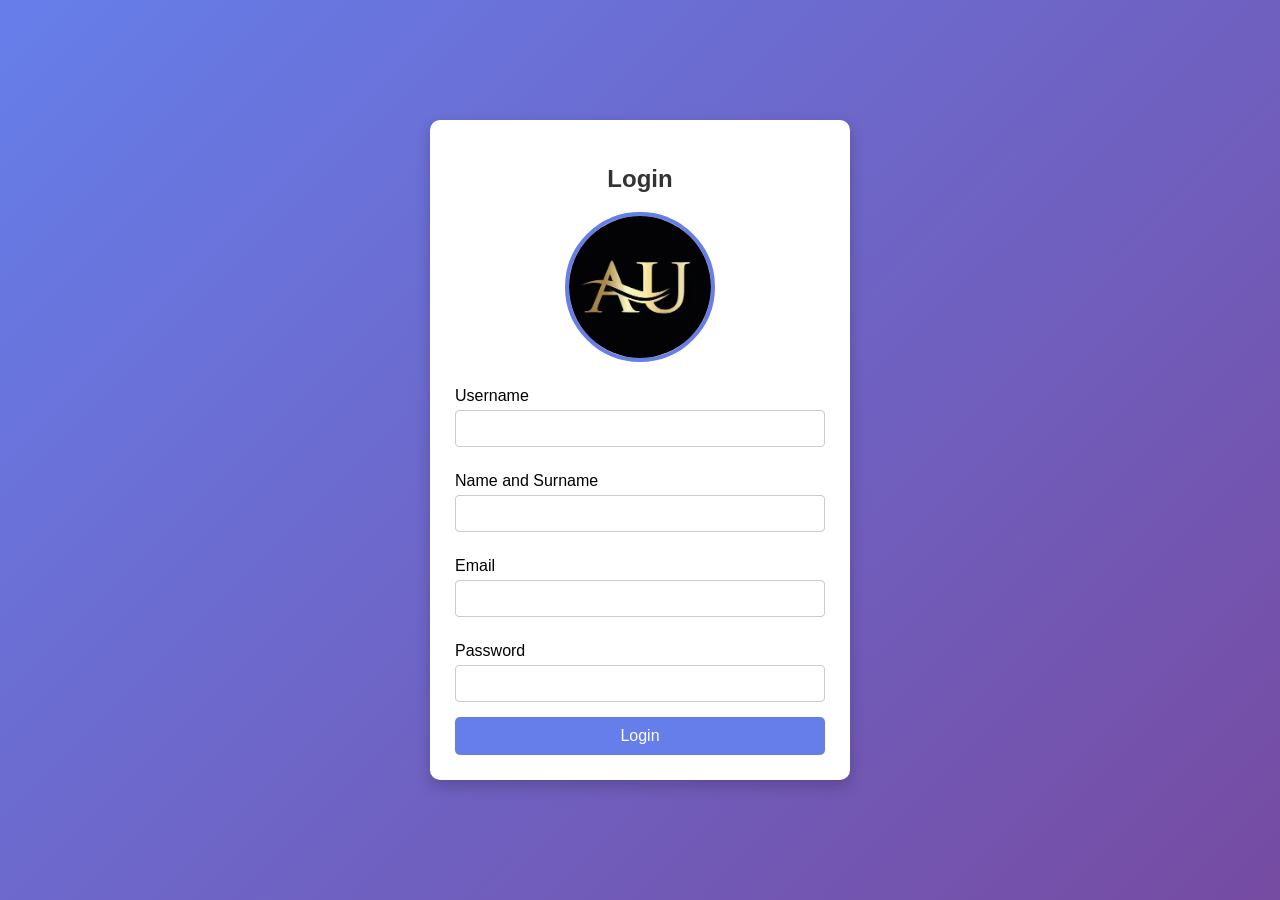
==== activity_3/index.html @ f0d9de3b "Add HTML, CSS, and JS files for Activity 3 - Responsive Login Form" ====
<!DOCTYPE html>
<html lang="en">
<head>
    <meta charset="UTF-8">
    <meta name="viewport" content="width=device-width, initial-scale=1.0">
    <title>Activity 3 - Responsive Login Form</title>
    <link rel="stylesheet" href="style.css">
</head>
<body>

<div class="container">
    <h2>Login</h2>
    <img src="../activity_1/OIP.png" alt="Logo" class="logo">


    <form id="loginForm">
        <label for="username">Username</label>
        <input type="text" id="username" required>

        <label for="fullname">Name and Surname</label>
        <input type="text" id="fullname" required>

        <label for="email">Email</label>
        <input type="email" id="email" required>

        <label for="password">Password</label>
        <input type="password" id="password" required>

        <button type="submit">Login</button>
    </form>

    <div class="output" id="output">
      <h3>Submitted Details</h3>
      <p><strong>Name:</strong> <span id="outFullname"></span></p>
      <p><strong>Username:</strong> <span id="outUsername"></span></p>
      <p><strong>Email:</strong> <span id="outEmail"></span></p>
    </div>

</div>

<script src="script.js"></script>
</body>
</html>
---- activity_3/style.css ----
* {
    box-sizing: border-box;
}

body {
    font-family: Arial, sans-serif;
    background: linear-gradient(135deg, #667eea, #764ba2);
    display: flex;
    justify-content: center;
    align-items: center;
    min-height: 100vh;
    margin: 0;
}


.container {
    background: #ffffff;
    padding: 25px;
    width: 100%;
    max-width: 420px;
    border-radius: 10px;
    box-shadow: 0 6px 15px rgba(0, 0, 0, 0.2);
}

h2 {
    text-align: center;
    color: #333;
}


label {
    display: block;
    margin: 10px 0 5px;
}

.logo {
    display: block;
    margin: 10px auto 25px;
    width: 150px;
    height: 150px;
    border-radius: 50%;
    object-fit: cover;
    border: 4px solid #667eea;
}


input {
    width: 100%;
    padding: 10px;
    border-radius: 4px;
    border: 1px solid #ccc;
    margin-bottom: 15px;
}

input:focus {
    border-color: #667eea;
    outline: none;
}

button {
    width: 100%;
    padding: 10px;
    background-color: #667eea;
    color: white;
    border: none;
    border-radius: 5px;
    font-size: 16px;
    cursor: pointer;
}

button:hover {
    background-color: #5a67d8;
}

.output {
    margin-top: 20px;
    padding: 15px;
    background: #f0f4ff;
    border-left: 4px solid #667eea;
    border-radius: 5px;
    display: none;
}

@media (max-width: 500px) {
    .container {
        margin: 10px;
    }
}
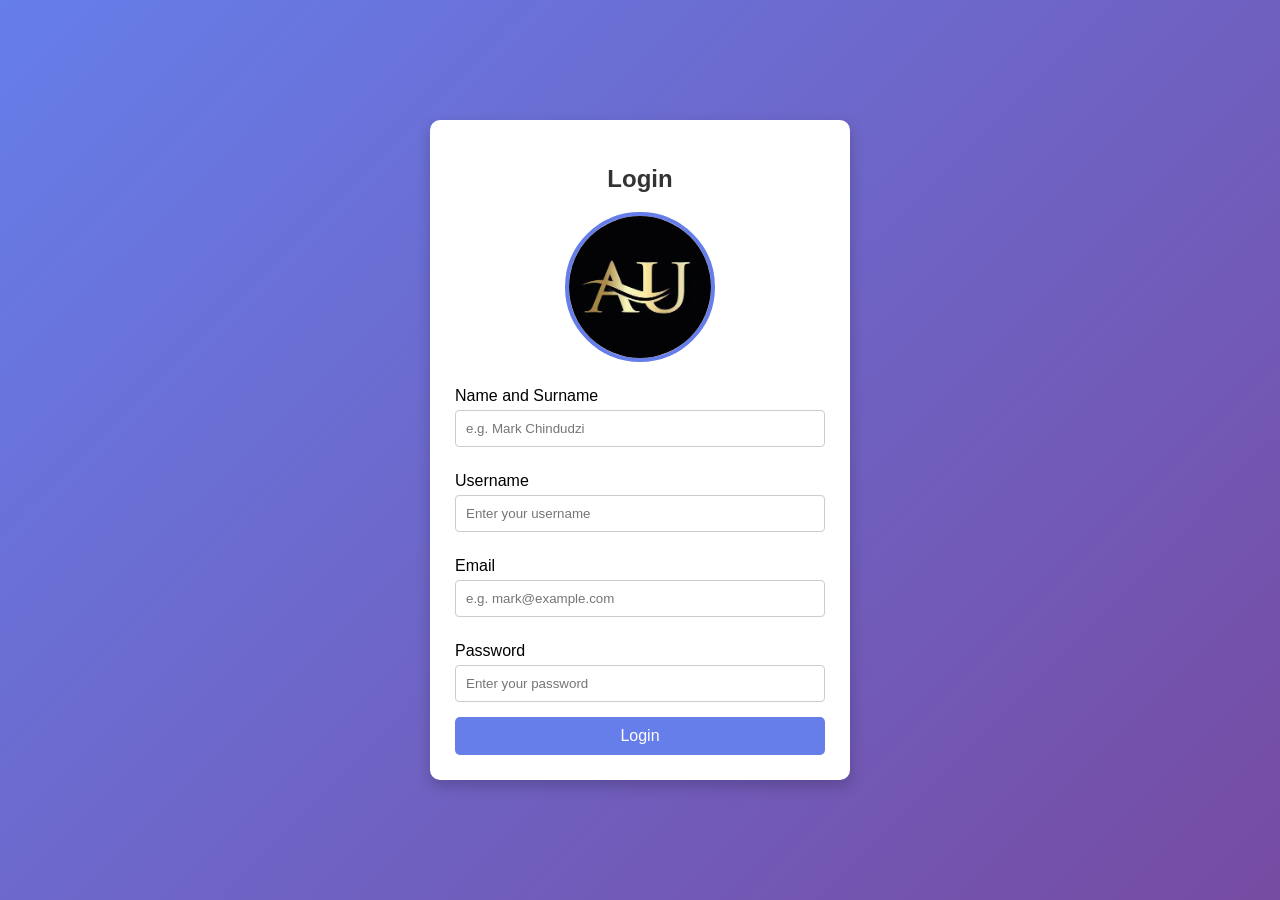
==== commit ef01c08d: "Enhance login form with placeholders and reordering" ====
--- a/activity_3/index.html
+++ b/activity_3/index.html
@@ -14,17 +14,38 @@
 
 
     <form id="loginForm">
-        <label for="username">Username</label>
-        <input type="text" id="username" required>
+        <label for="fullname">Name and Surname</label>
+<input 
+    type="text" 
+    id="fullname" 
+    placeholder="e.g. Mark Chindudzi"
+    required
+>
 
-        <label for="fullname">Name and Surname</label>
-        <input type="text" id="fullname" required>
+<label for="username">Username</label>
+<input 
+    type="text" 
+    id="username" 
+    placeholder="Enter your username"
+    required
+>
 
-        <label for="email">Email</label>
-        <input type="email" id="email" required>
+<label for="email">Email</label>
+<input 
+    type="email" 
+    id="email" 
+    placeholder="e.g. mark@example.com"
+    required
+>
 
-        <label for="password">Password</label>
-        <input type="password" id="password" required>
+<label for="password">Password</label>
+<input 
+    type="password" 
+    id="password" 
+    placeholder="Enter your password"
+    required
+>
+
 
         <button type="submit">Login</button>
     </form>
